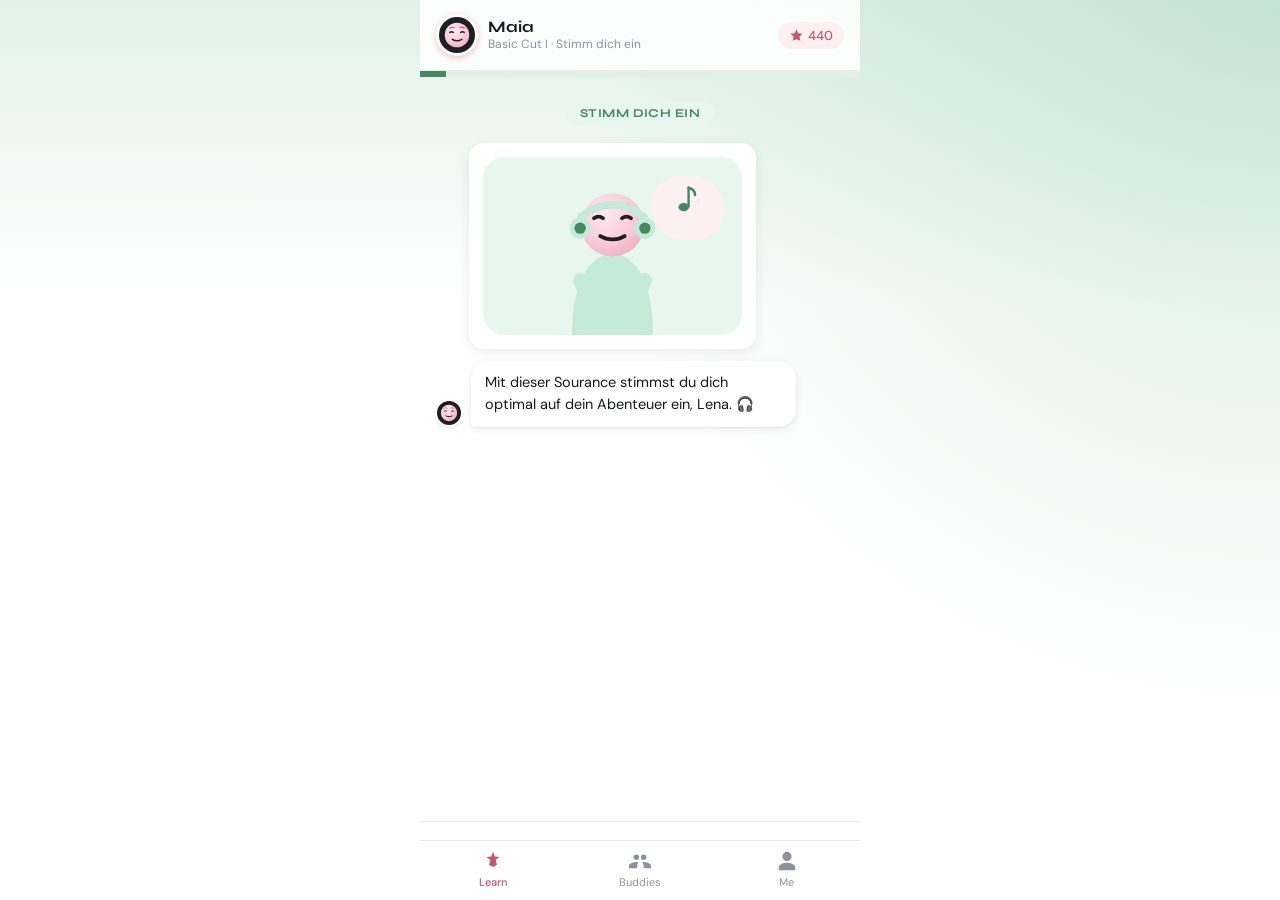
==== abenteuer7/index.html @ 7e43dea4 "Abenteuer 7: Hairdressing.school logo overlay top-left on every video card" ====
<!doctype html>
<html lang="de">
<head>
<meta charset="utf-8">
<meta name="viewport" content="width=device-width, initial-scale=1, maximum-scale=1">
<title>Maia · Basic Cut I · Abenteuer 7</title>
<meta name="description" content="Abenteuer 7 – dein erster Schnitt, chat-first mit Maia">
<meta property="og:type" content="website">
<meta property="og:site_name" content="Maia.hairdressing.school">
<meta property="og:title" content="Abenteuer 7 · Basic Cut I">
<meta property="og:description" content="Chat-first lernen mit Maia – vom Papier bis zum ersten Schnitt um den Kopf.">
<meta name="twitter:card" content="summary_large_image">
<link rel="stylesheet" href="styles.css">
<style>
  /* App-Frame: Topbar/Tabs fix, Chat-Mitte scrollt (folgt automatisch) */
  .phone{height:100vh;max-height:100vh;overflow:hidden}
  .stream{overflow-y:auto;min-height:0}
  /* Abenteuer-7-Ergänzungen (Maia-Tokens) */
  .checklist{align-self:flex-start;max-width:88%;margin-left:34px;background:#fff;border-radius:15px;padding:13px 16px;
    box-shadow:0 3px 12px rgba(0,0,0,.10),0 1px 3px rgba(0,0,0,.07);display:grid;grid-template-columns:1fr 1fr;gap:7px 16px}
  .cl-item{display:flex;align-items:center;gap:8px;font-size:13px;color:var(--ink)}
  .cl-item svg{color:var(--mint-deep);flex:none}
  .audio .acol{flex:1;min-width:0}
  .audio .bar i{display:block;height:100%;width:34%;background:var(--mint-deep);border-radius:50px}
  .vcard{padding:0;position:relative}
  .vcard video{width:100%;max-height:300px;display:block;background:#000;border-radius:15px 15px 0 0}
  .vcard .vmeta{padding:11px 14px}
  .vlogo{position:absolute;top:9px;left:9px;height:18px;width:auto;padding:5px 8px;background:rgba(255,255,255,.92);border-radius:7px;box-shadow:0 1px 5px rgba(0,0,0,.28);z-index:3;pointer-events:none}
  /* Bild-Karte (echte WP-Illustration) */
  .imgcard{align-self:flex-start;max-width:70%;margin-left:34px;background:#fff;border-radius:15px;padding:14px;box-shadow:0 3px 12px rgba(0,0,0,.08)}
  .imgcard img{width:100%;display:block}
  /* Audio-Player (echte Sourance-Tracks) */
  .audiopl{align-self:flex-start;max-width:88%;margin-left:34px;background:#fff;border-radius:15px;padding:14px 16px;box-shadow:0 3px 12px rgba(0,0,0,.10),0 1px 3px rgba(0,0,0,.07)}
  .apl-head{font-family:'Syne',sans-serif;font-weight:700;font-size:14px;color:var(--mint-deep);display:flex;flex-direction:column;gap:2px;margin-bottom:10px}
  .apl-head small{font-family:'DM Sans',sans-serif;font-weight:400;color:var(--light);font-size:11.5px}
  .apl-tracks{display:flex;flex-direction:column;gap:7px;margin-bottom:10px}
  .apl-track{display:flex;align-items:center;gap:9px;background:var(--mint-soft);border:1.5px solid transparent;color:var(--ink);border-radius:11px;padding:9px 12px;font:inherit;font-size:13.5px;cursor:pointer;text-align:left}
  .apl-track svg{color:var(--mint-deep);flex:none}
  .apl-track.on{border-color:var(--mint-deep);background:#fff}
  .apl-audio{width:100%;height:34px}
</style>
</head>
<body>
<div class="phone">
  <div class="topbar">
    <img class="ava" src="img/maia-warm.svg" alt="Maia">
    <div class="title"><h1>Maia</h1><p id="ctx">Basic Cut I · Abenteuer 7</p></div>
    <div class="stars"><svg width="15" height="15" viewBox="0 0 24 24" fill="currentColor"><path d="M12 2l2.9 6.3 6.9.7-5.1 4.6 1.4 6.8L12 17.8 5.9 20.4l1.4-6.8L2.2 9l6.9-.7z"/></svg><span id="stars">440</span></div>
  </div>
  <div class="prog"><i id="progbar"></i></div>
  <div class="stream" id="stream"></div>
  <div class="dock" id="dock"></div>
  <div class="tabs">
    <a class="on"><svg viewBox="0 0 24 24"><path d="M12 2l2 5 5 .5-4 3.5 1.3 5L12 18.5 7.7 16 9 11 5 7.5 10 7z"/></svg>Learn</a>
    <a><svg viewBox="0 0 24 24"><path d="M16 11a3 3 0 100-6 3 3 0 000 6zm-8 0a3 3 0 100-6 3 3 0 000 6zm0 2c-2.7 0-8 1.3-8 4v3h9v-3c0-1 .4-1.9 1-2.6C9.3 13.1 8.6 13 8 13zm8 0c-.6 0-1.3.1-2 .3 1.6 1.2 2 2.3 2 3.7v3h8v-3c0-2.7-5.3-4-8-4z"/></svg>Buddies</a>
    <a><svg viewBox="0 0 24 24"><path d="M12 12a5 5 0 100-10 5 5 0 000 10zm0 2c-4 0-9 2-9 5v3h18v-3c0-3-5-5-9-5z"/></svg>Me</a>
  </div>
</div>
<script>
  /* Lokal (Vorschau) = lokale <id>.mp4; öffentlich = R2-Basis (1080p hd) */
  window.MAIA_VBASE = /localhost|127\.0\.0\.1/.test(location.hostname) ? "" : "https://pub-7a15297f99d046709153c4dea423e1b2.r2.dev/";
</script>
<script src="games/atem.js"></script>
<script src="games/mindset-sort.js"></script>
<script src="games/prinzipien-match.js"></script>
<script src="games/reflex-slider.js"></script>
<script src="games/beobachtung.js"></script>
<script src="games/satz-bauen.js"></script>
<script src="games/schneide.js"></script>
<script src="config.js"></script>
<script src="abenteuer7.js"></script>
</body>
</html>
---- abenteuer7/styles.css ----
@import url('https://fonts.googleapis.com/css2?family=Syne:wght@400;700;800&family=DM+Sans:wght@400;500&display=swap');

:root{
  --mint:#C3EBD8; --mint-soft:#e8f6f0; --mint-deep:#44885f; --mint-wash:159 208 183;
  --rose1:#fdf0f3; --rose2:#f6d3db; --rose4:#e07c94; --rose5:#c4566f;
  --ink:#15181b; --mid:#4b5560; --light:#8a939b; --white:#fff; --g1:#f4f5f6; --g2:#e9ebed;
}
*{box-sizing:border-box;margin:0;padding:0}
body{font-family:'DM Sans',system-ui,sans-serif;color:var(--ink);
  background:radial-gradient(circle at top right,rgb(var(--mint-wash)/.45),transparent 46%),linear-gradient(180deg,rgb(var(--mint-wash)/.30) 0%,#fff 34%,#fff 100%);
  min-height:100vh;display:flex;justify-content:center;}
.head-font{font-family:'Syne',sans-serif;font-weight:700}

.phone{width:100%;max-width:440px;min-height:100vh;display:flex;flex-direction:column;background:transparent}
.topbar{display:flex;align-items:center;gap:10px;padding:14px 16px;background:rgba(255,255,255,.85);backdrop-filter:blur(8px);border-bottom:1px solid var(--g2);position:sticky;top:0;z-index:5}
.ava{width:42px;height:42px;border-radius:50%;flex:none;box-shadow:0 2px 6px rgba(196,86,111,.35)}
.title h1{font-size:16px;font-family:'Syne',sans-serif;font-weight:700;line-height:1.15}
.title p{font-size:12px;color:var(--light)}
.stars{margin-left:auto;display:flex;align-items:center;gap:4px;background:var(--rose1);color:var(--rose5);padding:5px 11px;border-radius:50px;font-size:13px;font-weight:500}
.prog{height:6px;background:#e3eee8}.prog i{display:block;height:100%;background:var(--mint-deep);width:24%;transition:width .5s}

.stream{flex:1;padding:18px 15px 24px;display:flex;flex-direction:column;gap:12px;overflow-anchor:none}
.row{display:flex;gap:8px;align-items:flex-end;max-width:88%;animation:pop .35s cubic-bezier(.16,1,.3,1)}
.mava{width:28px;height:28px;border-radius:50%;background:url('img/maia-warm.svg') center/cover no-repeat;flex:none;box-shadow:0 1px 3px rgba(0,0,0,.12)}
.bub{background:#fff;border-radius:18px 18px 18px 4px;padding:11px 14px;font-size:14.5px;line-height:1.5;box-shadow:0 1px 2px rgba(0,0,0,.06),0 2px 8px rgba(0,0,0,.08)}
.user{align-self:flex-end;max-width:82%}
.user .bub{background:var(--rose5);color:#fff;border-radius:18px 18px 4px 18px}
.card{align-self:flex-start;max-width:88%;margin-left:34px;background:#fff;border-radius:15px;overflow:hidden;box-shadow:0 3px 12px rgba(0,0,0,.12),0 1px 3px rgba(0,0,0,.07)}
.chapter{align-self:center;color:var(--mint-deep);font-family:'Syne',sans-serif;font-weight:700;font-size:12px;letter-spacing:.04em;text-transform:uppercase;background:var(--mint-soft);padding:5px 14px;border-radius:50px;margin:6px 0}
.note{align-self:flex-start;margin-left:34px;font-size:12.5px;color:var(--light);font-style:italic}

.vthumb{background:var(--mint);height:140px;display:flex;align-items:center;justify-content:center;cursor:pointer;position:relative}
.play{width:52px;height:52px;border-radius:50%;background:var(--rose5);display:flex;align-items:center;justify-content:center;box-shadow:0 3px 10px rgba(196,86,111,.45)}
.play svg{width:22px;height:22px;fill:#fff;margin-left:3px}
.vmeta{padding:11px 13px}.vmeta b{font-size:14px;font-weight:500}.vmeta span{font-size:12px;color:var(--light);display:block;margin-top:3px}
.card iframe{width:100%;height:220px;border:0;display:block}
.card video{width:100%;max-height:280px;display:block;background:#000}
.vwrap{position:relative;aspect-ratio:16/9;background:#000;overflow:hidden}
.vwrap video{width:100%;height:100%;object-fit:cover;display:block;max-height:none}
.vwrap .vplay{position:absolute;inset:0;display:flex;align-items:center;justify-content:center;background:rgba(21,24,27,.15);border:none;cursor:pointer;padding:0}
.vlogo{position:absolute;top:8px;left:8px;height:28px;padding:5px 9px;background:rgba(252,253,253,.9);border-radius:8px;box-shadow:0 1px 4px rgba(0,0,0,.2);z-index:3}

.audio{align-self:flex-start;max-width:88%;margin-left:34px;background:#fff;border-radius:15px;padding:12px 14px;display:flex;align-items:center;gap:12px;box-shadow:0 3px 12px rgba(0,0,0,.10),0 1px 3px rgba(0,0,0,.07)}
.audio .p{width:42px;height:42px;border-radius:50%;background:var(--mint-deep);flex:none;display:flex;align-items:center;justify-content:center}
.audio .p svg{width:18px;height:18px;fill:#fff;margin-left:2px}
.audio b{font-size:13.5px;font-weight:500}.audio .bar{height:4px;background:var(--mint-soft);border-radius:50px;margin-top:7px}
.audio small{font-size:11px;color:var(--light)}

.upload{align-self:flex-start;max-width:88%;margin-left:34px;border:1.5px dashed var(--rose2);background:var(--rose1);border-radius:15px;padding:20px;display:flex;flex-direction:column;align-items:center;gap:6px;cursor:pointer;text-align:center}
.upload svg{width:28px;height:28px;fill:var(--rose5)}.upload b{font-size:13.5px;color:var(--rose5);font-weight:500}.upload small{font-size:11.5px;color:var(--mid)}
.uploaded{align-self:flex-end;max-width:70%;border-radius:15px;overflow:hidden;box-shadow:0 3px 12px rgba(0,0,0,.15)}
.uploaded img{width:100%;display:block}

.social{align-self:flex-start;max-width:88%;margin-left:34px;background:#fff;border-radius:15px;padding:12px 14px;display:flex;align-items:center;gap:11px;box-shadow:0 3px 12px rgba(0,0,0,.10);cursor:pointer}
.faces{display:flex}.faces span{width:28px;height:28px;border-radius:50%;border:2px solid #fff;margin-left:-9px}.faces span:first-child{margin-left:0}
.social p{flex:1;font-size:13px}

.badge{align-self:center;text-align:center;background:#fff;border-radius:18px;padding:22px 26px;box-shadow:0 6px 20px rgba(0,0,0,.14);margin:8px 0}
.badge .medal{width:72px;height:72px;border-radius:50%;margin:0 auto 10px;box-shadow:0 3px 10px rgba(196,86,111,.35)}
.badge .medal img{width:100%;height:100%;border-radius:50%}
.badge b{font-family:'Syne',sans-serif;font-size:17px;font-weight:700;display:block}.badge span{font-size:12.5px;color:var(--mid)}

.typing{display:flex;gap:8px;align-items:flex-end;max-width:60%}
.typing .d{background:#fff;border-radius:18px;padding:13px 15px;box-shadow:0 1px 4px rgba(0,0,0,.08);display:flex;gap:4px}
.typing .d i{width:7px;height:7px;border-radius:50%;background:var(--light);animation:blink 1.2s infinite}
.typing .d i:nth-child(2){animation-delay:.2s}.typing .d i:nth-child(3){animation-delay:.4s}

.dock{position:sticky;bottom:0;background:rgba(255,255,255,.92);backdrop-filter:blur(8px);border-top:1px solid var(--g2);padding:10px 14px 8px}
.chips{display:flex;flex-wrap:wrap;gap:8px;justify-content:flex-end;margin-bottom:9px}
.chip{background:#fff;color:var(--rose5);border:none;border-radius:50px;padding:9px 15px;font-size:13.5px;font-weight:500;font-family:inherit;cursor:pointer;box-shadow:0 1px 3px rgba(0,0,0,.12)}
.chip:active{transform:scale(.97)}
.cta{width:100%;background:var(--rose5);color:#fff;border:none;border-radius:50px;padding:12px;font-size:15px;font-weight:500;font-family:inherit;cursor:pointer;box-shadow:0 3px 10px rgba(196,86,111,.4);margin-bottom:9px}
.cta:active{transform:scale(.99)}
.inputbar{display:flex;align-items:center;gap:8px}
.inputbar input{flex:1;background:var(--g1);border:none;border-radius:50px;padding:11px 15px;font-size:14px;font-family:inherit;outline:none}
.inputbar button{width:38px;height:38px;border-radius:50%;border:none;background:var(--rose5);color:#fff;flex:none;cursor:pointer;display:flex;align-items:center;justify-content:center}
.inputbar button svg{width:19px;height:19px;fill:#fff}
.inputbar .cam{background:var(--g1)}.inputbar .cam svg{fill:var(--mid)}

.tabs{display:flex;background:#fff;border-top:1px solid var(--g2)}
.tabs a{flex:1;padding:9px 0 11px;display:flex;flex-direction:column;align-items:center;gap:3px;color:var(--light);text-decoration:none;font-size:11px}
.tabs a.on{color:var(--rose5);font-weight:500}.tabs a svg{width:22px;height:22px;fill:currentColor}

@keyframes pop{from{opacity:0;transform:translateY(8px)}to{opacity:1;transform:translateY(0)}}
@keyframes blink{0%,60%,100%{opacity:.3}30%{opacity:1}}

/* --- Coaching-Unit: Animations-Bausteine --- */
.techtag{display:inline-flex;align-items:center;gap:5px;font-size:10.5px;font-weight:500;color:var(--rose5);background:var(--rose1);padding:3px 10px;border-radius:50px;align-self:center;margin:2px 0}
.techtag.mint{color:var(--mint-deep);background:var(--mint-soft)}
.lottie-hero{align-self:center;width:220px;height:220px;margin:2px 0}
.bigsent{align-self:flex-start;max-width:92%;margin-left:34px;font-family:'Syne',sans-serif;font-weight:700;font-size:19px;line-height:1.3;color:var(--ink);opacity:0;transform:translateY(12px);transition:all .6s cubic-bezier(.16,1,.3,1)}
.bigsent.in{opacity:1;transform:none}
.bigsent .hl{color:var(--rose5)}
.thought{align-self:flex-start;margin-left:44px;background:#fff;border:1.5px dashed var(--rose2);border-radius:16px;padding:8px 14px;font-size:13px;color:var(--rose5);box-shadow:0 2px 8px rgba(0,0,0,.06);opacity:0;transform:scale(.9);transition:all .45s cubic-bezier(.16,1,.3,1)}
.thought.in{opacity:1;transform:none}
.terms{align-self:center;display:flex;gap:10px;flex-wrap:wrap;justify-content:center;margin:8px 0}
.term{font-family:'Syne',sans-serif;font-weight:800;font-size:19px;padding:8px 18px;border-radius:50px;background:var(--mint);color:var(--mint-deep);opacity:0;transform:scale(.8);transition:all .5s cubic-bezier(.16,1,.3,1);box-shadow:0 2px 8px rgba(0,0,0,.08)}
.term.in{opacity:1;transform:none}
.reaction{align-self:center;width:190px;height:150px;display:flex;align-items:center;justify-content:center;position:relative}
.reaction img{width:100px;height:100px;border-radius:50%;box-shadow:0 4px 14px rgba(196,86,111,.3);transition:transform .55s cubic-bezier(.34,1.56,.64,1)}
.reaction.yes img{transform:rotate(-7deg) scale(1.06)}
.reaction.no img{transform:scale(1.14)}
.spark{position:absolute;width:12px;height:12px;border-radius:50%;background:var(--rose4);opacity:0;pointer-events:none}
.reaction.go .spark{animation:spark .75s ease-out forwards}
.rivecard{align-self:center;width:100%;max-width:340px;background:#fff;border-radius:16px;overflow:hidden;box-shadow:0 4px 16px rgba(0,0,0,.13);margin:2px 0}
.rivecard canvas{width:100%;aspect-ratio:16/10;display:block;background:#eaf3ee}
.rivebtn{display:block;width:calc(100% - 24px);margin:12px auto 14px!important}
.game{align-self:stretch;position:relative;height:300px;background:var(--mint-soft);border-radius:16px;overflow:hidden;margin:2px 0;box-shadow:inset 0 0 0 1px var(--g2)}
.gamehost{align-self:stretch;width:100%;margin:2px 0}
.gameskip{align-self:center;margin:8px 0 4px}
.gameskip button{display:inline-flex;align-items:center;justify-content:center;gap:6px;box-sizing:border-box;min-height:44px;background:var(--white);border:1.5px solid var(--g2);color:var(--mid);font-family:inherit;font-size:13px;font-weight:500;cursor:pointer;padding:12px 20px;border-radius:50px;box-shadow:0 2px 8px rgba(0,0,0,.07)}
.gameskip button:hover{border-color:var(--rose4);color:var(--rose5);box-shadow:0 3px 12px rgba(196,86,111,.18)}
.gscore{position:absolute;top:10px;left:14px;font-size:13px;font-weight:500;color:var(--mint-deep);z-index:2}
.gstart{position:absolute;inset:0;display:flex;align-items:center;justify-content:center;background:rgba(252,253,253,.55);z-index:3}
.gchip{position:absolute;bottom:0;background:#fff;color:var(--rose5);border:none;border-radius:50px;padding:8px 15px;font-size:14px;font-weight:500;font-family:inherit;box-shadow:0 2px 8px rgba(0,0,0,.12);cursor:pointer;transition:transform 3.4s linear,opacity .25s ease;white-space:nowrap;will-change:transform}
.gchip.got{opacity:0}
@keyframes spark{0%{opacity:1;transform:translate(0,0) scale(.3)}100%{opacity:0;transform:translate(var(--dx),var(--dy)) scale(1)}}
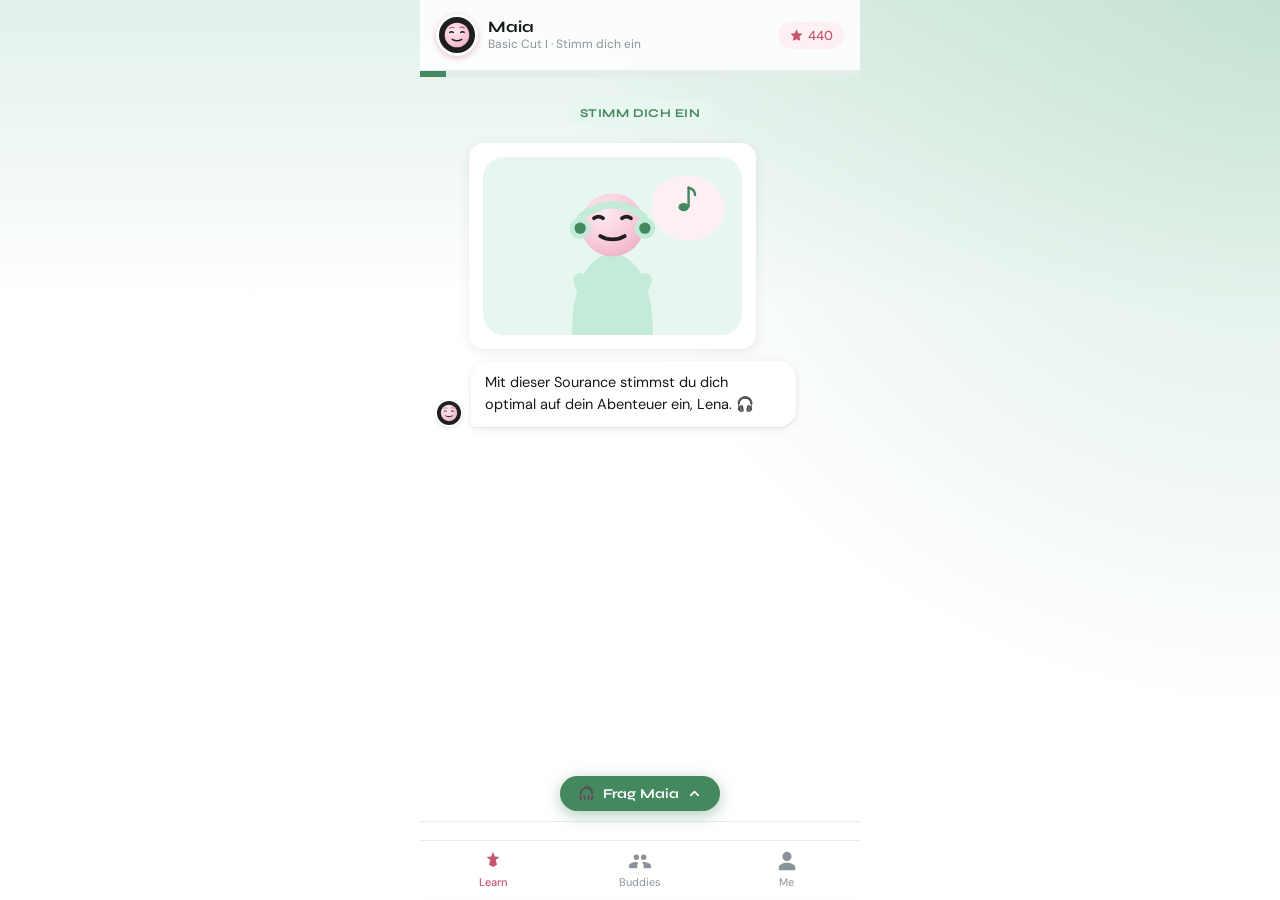
==== commit ec3ba37b: "Abenteuer 7: fix video sizing (aspect-ratio 16/9 → real poster shows) + add 'Frag Maia' pull-up chat" ====
--- a/abenteuer7/index.html
+++ b/abenteuer7/index.html
@@ -23,7 +23,7 @@
   .audio .acol{flex:1;min-width:0}
   .audio .bar i{display:block;height:100%;width:34%;background:var(--mint-deep);border-radius:50px}
   .vcard{padding:0;position:relative}
-  .vcard video{width:100%;max-height:300px;display:block;background:#000;border-radius:15px 15px 0 0}
+  .vcard video{width:100%;aspect-ratio:16/9;max-height:300px;object-fit:cover;display:block;background:#000;border-radius:15px 15px 0 0}
   .vcard .vmeta{padding:11px 14px}
   .vlogo{position:absolute;top:9px;left:9px;height:18px;width:auto;padding:5px 8px;background:rgba(255,255,255,.92);border-radius:7px;box-shadow:0 1px 5px rgba(0,0,0,.28);z-index:3;pointer-events:none}
   /* Bild-Karte (echte WP-Illustration) */
@@ -69,5 +69,6 @@
 <script src="games/schneide.js"></script>
 <script src="config.js"></script>
 <script src="abenteuer7.js"></script>
+<script src="maia-chat.js"></script>
 </body>
 </html>
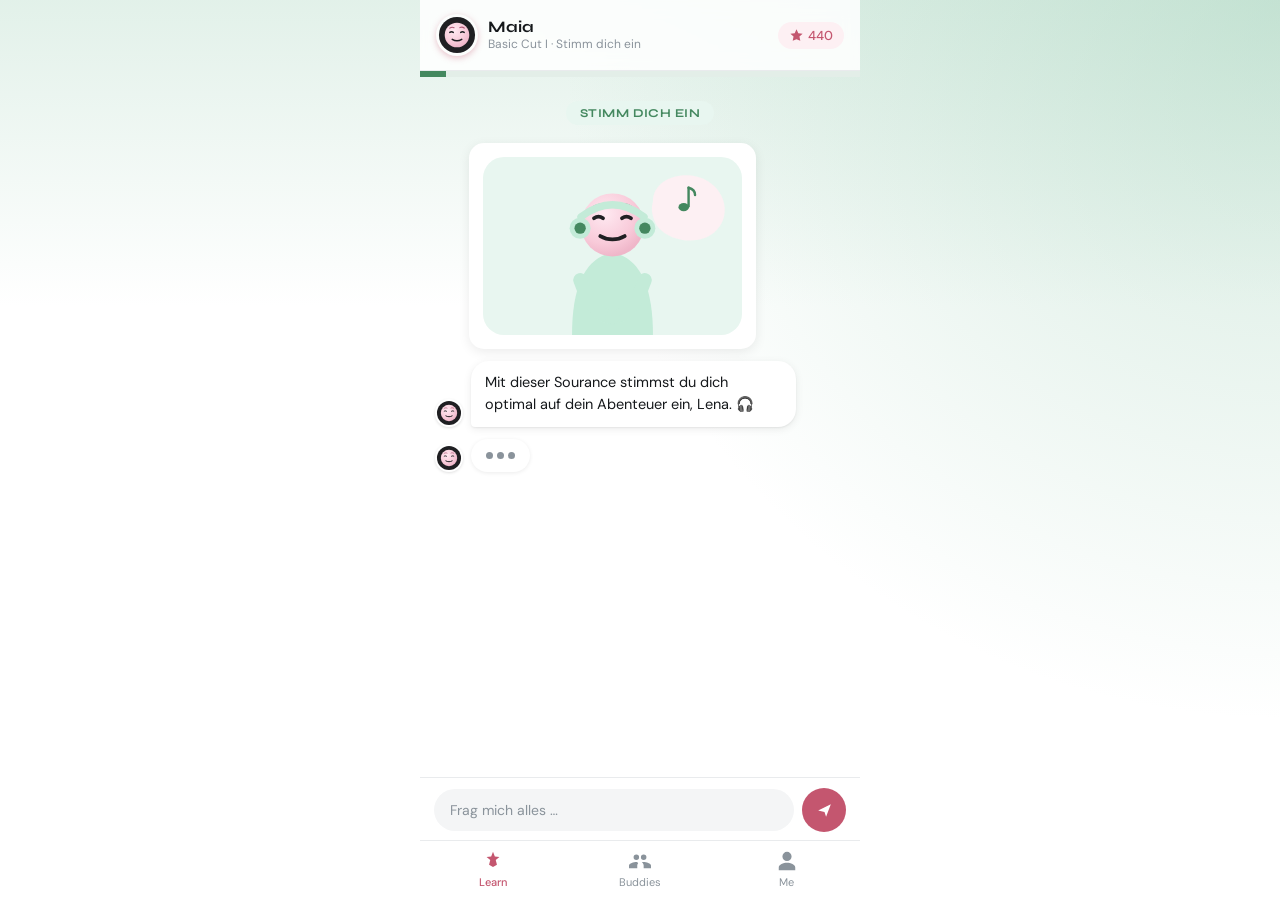
==== commit 4b0a8aed: "Abenteuer 7: ein durchgehender Kurs-Chat (Variante A) + Perf/Apple-Feel - Geführter Kurs + freie Fra" ====
--- a/abenteuer7/index.html
+++ b/abenteuer7/index.html
@@ -2,7 +2,7 @@
 <html lang="de">
 <head>
 <meta charset="utf-8">
-<meta name="viewport" content="width=device-width, initial-scale=1, maximum-scale=1">
+<meta name="viewport" content="width=device-width, initial-scale=1, maximum-scale=1, viewport-fit=cover">
 <title>Maia · Basic Cut I · Abenteuer 7</title>
 <meta name="description" content="Abenteuer 7 – dein erster Schnitt, chat-first mit Maia">
 <meta property="og:type" content="website">
@@ -10,11 +10,14 @@
 <meta property="og:title" content="Abenteuer 7 · Basic Cut I">
 <meta property="og:description" content="Chat-first lernen mit Maia – vom Papier bis zum ersten Schnitt um den Kopf.">
 <meta name="twitter:card" content="summary_large_image">
+<link rel="preconnect" href="https://fonts.googleapis.com">
+<link rel="preconnect" href="https://fonts.gstatic.com" crossorigin>
 <link rel="stylesheet" href="styles.css">
 <style>
   /* App-Frame: Topbar/Tabs fix, Chat-Mitte scrollt (folgt automatisch) */
-  .phone{height:100vh;max-height:100vh;overflow:hidden}
+  .phone{height:100vh;height:100dvh;max-height:100dvh;overflow:hidden}  /* dvh: iOS-Tastatur/Chrome schneiden den Composer nicht ab */
   .stream{overflow-y:auto;min-height:0}
+  .stream>*{flex-shrink:0}  /* Chat-Elemente nie zusammendrücken (Video-Karte kollabierte sonst auf Höhe 0) */
   /* Abenteuer-7-Ergänzungen (Maia-Tokens) */
   .checklist{align-self:flex-start;max-width:88%;margin-left:34px;background:#fff;border-radius:15px;padding:13px 16px;
     box-shadow:0 3px 12px rgba(0,0,0,.10),0 1px 3px rgba(0,0,0,.07);display:grid;grid-template-columns:1fr 1fr;gap:7px 16px}
@@ -23,7 +26,8 @@
   .audio .acol{flex:1;min-width:0}
   .audio .bar i{display:block;height:100%;width:34%;background:var(--mint-deep);border-radius:50px}
   .vcard{padding:0;position:relative}
-  .vcard video{width:100%;aspect-ratio:16/9;max-height:300px;object-fit:cover;display:block;background:#000;border-radius:15px 15px 0 0}
+  .vcard .vwrap{position:relative;width:100%;aspect-ratio:16/9;background:#000;border-radius:15px 15px 0 0;overflow:hidden}
+  .vcard .vwrap video{position:absolute;inset:0;width:100%;height:100%;object-fit:cover;display:block;border:0}
   .vcard .vmeta{padding:11px 14px}
   .vlogo{position:absolute;top:9px;left:9px;height:18px;width:auto;padding:5px 8px;background:rgba(255,255,255,.92);border-radius:7px;box-shadow:0 1px 5px rgba(0,0,0,.28);z-index:3;pointer-events:none}
   /* Bild-Karte (echte WP-Illustration) */
@@ -38,6 +42,37 @@
   .apl-track svg{color:var(--mint-deep);flex:none}
   .apl-track.on{border-color:var(--mint-deep);background:#fff}
   .apl-audio{width:100%;height:34px}
+  /* EIN durchgehender Chat: permanente Eingabe + geführte Steuerelemente inline */
+  .dock:has(.composer){padding:0;border-top:none}
+  .composer{display:flex;align-items:center;gap:8px;padding:10px 14px 8px;border-top:1px solid var(--g2);transition:background .25s ease}
+  .composer input{flex:1;min-width:0;background:var(--g1);border:1.5px solid transparent;border-radius:50px;padding:11px 15px;font:inherit;font-size:14px;color:var(--ink);outline:none;transition:background .2s,border-color .2s,box-shadow .2s}
+  .composer input::placeholder{color:var(--light)}
+  .composer button{width:38px;height:38px;flex:none;border:none;border-radius:50%;background:var(--rose5);color:#fff;cursor:pointer;display:flex;align-items:center;justify-content:center;transition:transform .12s,background .2s}
+  .composer button:active{transform:scale(.94)}
+  .composer button svg{width:19px;height:19px;fill:#fff}
+  .composer.answering input{background:var(--mint-soft);border-color:var(--mint);box-shadow:0 0 0 3px rgb(var(--mint-wash)/.32)}
+  .composer.answering button{background:var(--mint-deep)}
+  .inline-chips{align-self:flex-start;max-width:88%;margin-left:34px;display:flex;flex-wrap:wrap;gap:8px;animation:pop .35s cubic-bezier(.16,1,.3,1)}
+  .inline-chip{display:inline-flex;align-items:center;gap:6px;background:#fff;color:var(--rose5);border:1.5px solid var(--rose2);border-radius:50px;padding:9px 15px;font:inherit;font-size:13.5px;font-weight:500;cursor:pointer;box-shadow:0 1px 3px rgba(0,0,0,.12);transition:transform .12s,background .2s,color .2s,border-color .2s,box-shadow .2s}
+  .inline-chip:hover{border-color:var(--rose4)}
+  .inline-chip:active{transform:scale(.97)}
+  .inline-chip svg{width:15px;height:15px;flex:none;margin-left:-2px}
+  .inline-chip:not(.chosen) svg{display:none}
+  .inline-chip.chosen{background:var(--rose5);color:#fff;border-color:var(--rose5);box-shadow:0 3px 10px rgba(196,86,111,.35)}
+  .inline-chip:disabled{cursor:default}
+  .inline-chip:not(.chosen):disabled{opacity:.45;box-shadow:none}
+  .inline-cta-wrap{align-self:stretch;display:flex;justify-content:center;margin:2px 0;animation:pop .35s cubic-bezier(.16,1,.3,1)}
+  .inline-cta{display:inline-flex;align-items:center;justify-content:center;gap:8px;background:var(--mint-deep);color:#fff;border:none;border-radius:50px;padding:12px 26px;font:inherit;font-size:15px;font-weight:500;cursor:pointer;box-shadow:0 3px 10px rgba(68,136,95,.32);transition:transform .12s,box-shadow .2s}
+  .inline-cta:hover{box-shadow:0 5px 16px rgba(68,136,95,.4)}
+  .inline-cta:active{transform:scale(.99)}
+  @media (prefers-reduced-motion:reduce){.inline-chips,.inline-cta-wrap{animation:none}.inline-chip,.inline-cta,.composer,.composer input,.composer button{transition:none}.composer.answering input{animation:none}}
+  /* Performance / Apple-Feel: flüssiges Momentum-Scrollen (Browser komponiert den Overflow-Scroller selbst;
+     kein will-change, kein content-visibility — Ersatzhöhen führten laut Review zu Fling-Sprüngen). */
+  .stream{-webkit-overflow-scrolling:touch;overscroll-behavior:contain}
+  /* Apple-Tap-Ziele ≥44px + Safe-Area an der UNTERSTEN Leiste (Tabs), nicht am Composer */
+  .composer button{width:44px;height:44px}
+  .inline-chip,.inline-cta,.apl-track{min-height:44px}
+  .tabs{padding-bottom:env(safe-area-inset-bottom,0px)}
 </style>
 </head>
 <body>
@@ -60,15 +95,10 @@
   /* Lokal (Vorschau) = lokale <id>.mp4; öffentlich = R2-Basis (1080p hd) */
   window.MAIA_VBASE = /localhost|127\.0\.0\.1/.test(location.hostname) ? "" : "https://pub-7a15297f99d046709153c4dea423e1b2.r2.dev/";
 </script>
+<!-- nur die in Abenteuer 7 tatsächlich genutzten Spiele laden -->
 <script src="games/atem.js"></script>
-<script src="games/mindset-sort.js"></script>
-<script src="games/prinzipien-match.js"></script>
-<script src="games/reflex-slider.js"></script>
-<script src="games/beobachtung.js"></script>
-<script src="games/satz-bauen.js"></script>
 <script src="games/schneide.js"></script>
 <script src="config.js"></script>
 <script src="abenteuer7.js"></script>
-<script src="maia-chat.js"></script>
 </body>
 </html>
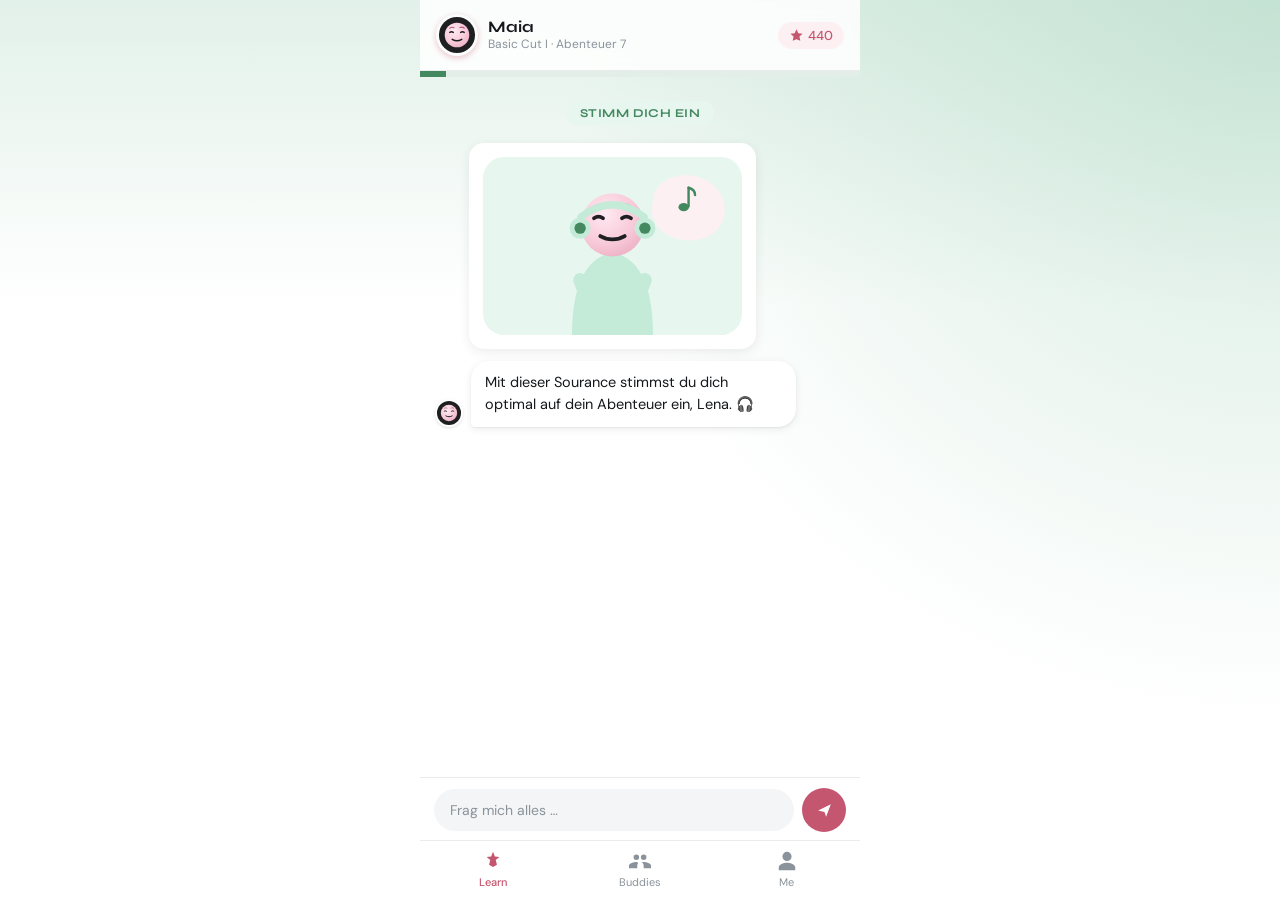
==== commit e377930f: "Videos: einheitliches Logo (weiches Eck-Fade loest eingebranntes Wasserzeichen auf) + 'Abenteuer 7' " ====
--- a/abenteuer7/index.html
+++ b/abenteuer7/index.html
@@ -29,7 +29,24 @@
   .vcard .vwrap{position:relative;width:100%;aspect-ratio:16/9;background:#000;border-radius:15px 15px 0 0;overflow:hidden}
   .vcard .vwrap video{position:absolute;inset:0;width:100%;height:100%;object-fit:cover;display:block;border:0}
   .vcard .vmeta{padding:11px 14px}
-  .vlogo{position:absolute;top:9px;left:9px;height:18px;width:auto;padding:5px 8px;background:rgba(255,255,255,.92);border-radius:7px;box-shadow:0 1px 5px rgba(0,0,0,.28);z-index:3;pointer-events:none}
+  /* weiches weißes Eck-Fade löst das eingebrannte Wasserzeichen (minusplus / ONLINE HAIR SCHOOL) auf —
+     auf dem weißen Studio-Hintergrund praktisch unsichtbar; darüber unser EINES Logo */
+  .vcard .vwrap::after{content:"";position:absolute;top:0;left:0;width:48%;height:72px;z-index:1;pointer-events:none;background:linear-gradient(135deg,#fff 0%,rgba(255,255,255,.85) 45%,rgba(255,255,255,0) 80%)}
+  .vlogo{position:absolute;top:9px;left:9px;height:18px;width:auto;padding:5px 8px;background:#fff;border-radius:7px;box-shadow:0 1px 4px rgba(0,0,0,.14);z-index:3;pointer-events:none}
+  /* Einheitliches gebrandetes Cover im Ruhezustand (versteckt das uneinheitliche Video-Intro) */
+  .vcard .vcover{position:absolute;inset:0;z-index:2;border:none;padding:0;display:flex;align-items:center;justify-content:center;background:linear-gradient(135deg,#2f4f3f,#1b2a22);cursor:pointer;transition:opacity .4s ease}
+  .vcard .vcover.hidden{opacity:0;pointer-events:none}
+  .vcard .vcover-play{width:60px;height:60px;border-radius:50%;background:var(--rose5);display:flex;align-items:center;justify-content:center;box-shadow:0 4px 16px rgba(196,86,111,.55)}
+  .vcard .vcover-play svg{width:26px;height:26px;margin-left:3px;fill:#fff}
+  /* Vollbild-Button (Apple-Expand) oben rechts — erst sichtbar, wenn das Video läuft */
+  .vcard .vfs{position:absolute;top:9px;right:9px;z-index:4;width:34px;height:34px;border:none;border-radius:9px;background:rgba(20,24,27,.42);-webkit-backdrop-filter:blur(6px);backdrop-filter:blur(6px);color:#fff;display:none;align-items:center;justify-content:center;cursor:pointer;box-shadow:0 1px 5px rgba(0,0,0,.28)}
+  .vcard.playing .vfs{display:flex}
+  .vcard .vfs:active{transform:scale(.94)}
+  .vcard .vfs svg{width:17px;height:17px}
+  @media (prefers-reduced-motion:reduce){.vcard .vcover{transition:none}}
+  /* im Vollbild ungeschnitten zeigen (inline ist es cover-beschnitten) */
+  video:fullscreen{object-fit:contain;background:#000}
+  video:-webkit-full-screen{object-fit:contain;background:#000}
   /* Bild-Karte (echte WP-Illustration) */
   .imgcard{align-self:flex-start;max-width:70%;margin-left:34px;background:#fff;border-radius:15px;padding:14px;box-shadow:0 3px 12px rgba(0,0,0,.08)}
   .imgcard img{width:100%;display:block}
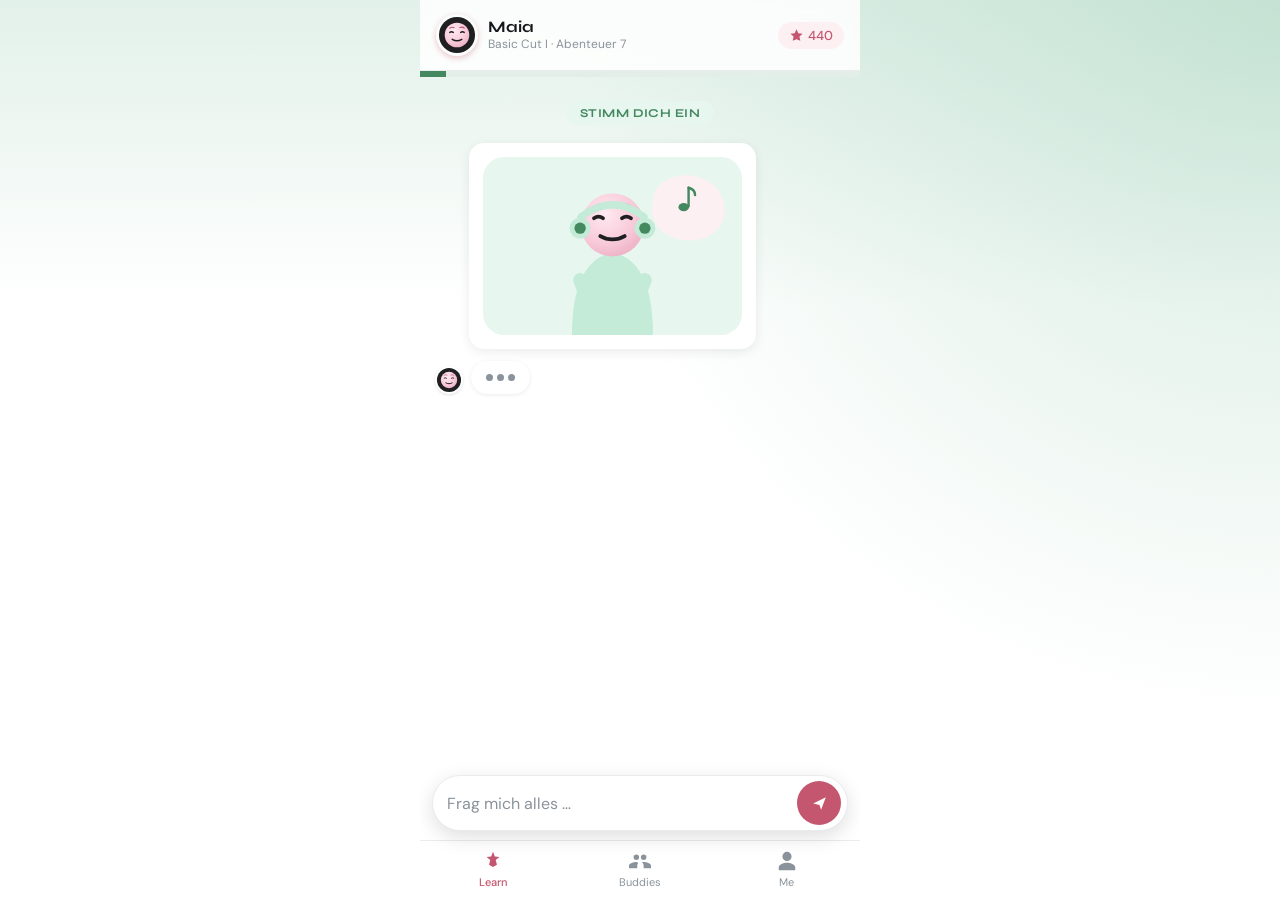
==== commit f54c30bc: "UX: App an dynamischen Viewport genagelt (kein Verdecken durch Browserbalken) + schwebender, promine" ====
--- a/abenteuer7/index.html
+++ b/abenteuer7/index.html
@@ -15,7 +15,7 @@
 <link rel="stylesheet" href="styles.css">
 <style>
   /* App-Frame: Topbar/Tabs fix, Chat-Mitte scrollt (folgt automatisch) */
-  .phone{height:100vh;height:100dvh;max-height:100dvh;overflow:hidden}  /* dvh: iOS-Tastatur/Chrome schneiden den Composer nicht ab */
+  .phone{height:100vh;height:100dvh;min-height:100dvh;max-height:100dvh;overflow:hidden}  /* an den dynamischen Viewport genagelt (überschreibt min-height:100vh) → unten wird nichts vom Browserbalken verdeckt */
   .stream{overflow-y:auto;min-height:0}
   .stream>*{flex-shrink:0}  /* Chat-Elemente nie zusammendrücken (Video-Karte kollabierte sonst auf Höhe 0) */
   /* Abenteuer-7-Ergänzungen (Maia-Tokens) */
@@ -29,10 +29,8 @@
   .vcard .vwrap{position:relative;width:100%;aspect-ratio:16/9;background:#000;border-radius:15px 15px 0 0;overflow:hidden}
   .vcard .vwrap video{position:absolute;inset:0;width:100%;height:100%;object-fit:cover;display:block;border:0}
   .vcard .vmeta{padding:11px 14px}
-  /* weiches weißes Eck-Fade löst das eingebrannte Wasserzeichen (minusplus / ONLINE HAIR SCHOOL) auf —
-     auf dem weißen Studio-Hintergrund praktisch unsichtbar; darüber unser EINES Logo */
-  .vcard .vwrap::after{content:"";position:absolute;top:0;left:0;width:48%;height:72px;z-index:1;pointer-events:none;background:linear-gradient(135deg,#fff 0%,rgba(255,255,255,.85) 45%,rgba(255,255,255,0) 80%)}
-  .vlogo{position:absolute;top:9px;left:9px;height:18px;width:auto;padding:5px 8px;background:#fff;border-radius:7px;box-shadow:0 1px 4px rgba(0,0,0,.14);z-index:3;pointer-events:none}
+  /* Nur unser Logo in der Ecke — deckend, verdeckt das kleine eingebrannte Wasserzeichen (minusplus / ONLINE HAIR SCHOOL); kein zusätzlicher Schleier */
+  .vlogo{position:absolute;top:8px;left:8px;height:19px;width:auto;padding:5px 9px;background:#fff;border-radius:7px;box-shadow:0 1px 4px rgba(0,0,0,.16);z-index:3;pointer-events:none}
   /* Einheitliches gebrandetes Cover im Ruhezustand (versteckt das uneinheitliche Video-Intro) */
   .vcard .vcover{position:absolute;inset:0;z-index:2;border:none;padding:0;display:flex;align-items:center;justify-content:center;background:linear-gradient(135deg,#2f4f3f,#1b2a22);cursor:pointer;transition:opacity .4s ease}
   .vcard .vcover.hidden{opacity:0;pointer-events:none}
@@ -61,13 +59,16 @@
   .apl-audio{width:100%;height:34px}
   /* EIN durchgehender Chat: permanente Eingabe + geführte Steuerelemente inline */
   .dock:has(.composer){padding:0;border-top:none}
-  .composer{display:flex;align-items:center;gap:8px;padding:10px 14px 8px;border-top:1px solid var(--g2);transition:background .25s ease}
-  .composer input{flex:1;min-width:0;background:var(--g1);border:1.5px solid transparent;border-radius:50px;padding:11px 15px;font:inherit;font-size:14px;color:var(--ink);outline:none;transition:background .2s,border-color .2s,box-shadow .2s}
+  /* Composer = schwebende, klar antippbare Leiste; hebt sich beim Fokus leicht an ("kommt dir entgegen") */
+  .dock:has(.composer){padding:0;border-top:none;background:transparent;-webkit-backdrop-filter:none;backdrop-filter:none}
+  .composer{display:flex;align-items:center;gap:6px;margin:9px 12px;padding:5px 6px 5px 10px;background:#fff;border:1px solid var(--g2);border-radius:28px;box-shadow:0 6px 20px rgba(0,0,0,.13);transition:box-shadow .2s,transform .2s,border-color .2s}
+  .composer:focus-within{transform:translateY(-2px);box-shadow:0 12px 30px rgba(0,0,0,.17)}
+  .composer input{flex:1;min-width:0;background:transparent;border:none;padding:11px 4px;font:inherit;font-size:16px;color:var(--ink);outline:none}
   .composer input::placeholder{color:var(--light)}
-  .composer button{width:38px;height:38px;flex:none;border:none;border-radius:50%;background:var(--rose5);color:#fff;cursor:pointer;display:flex;align-items:center;justify-content:center;transition:transform .12s,background .2s}
+  .composer button{width:44px;height:44px;flex:none;border:none;border-radius:50%;background:var(--rose5);color:#fff;cursor:pointer;display:flex;align-items:center;justify-content:center;transition:transform .12s,background .2s}
   .composer button:active{transform:scale(.94)}
   .composer button svg{width:19px;height:19px;fill:#fff}
-  .composer.answering input{background:var(--mint-soft);border-color:var(--mint);box-shadow:0 0 0 3px rgb(var(--mint-wash)/.32)}
+  .composer.answering{border-color:var(--mint);box-shadow:0 0 0 3px rgb(var(--mint-wash)/.42),0 6px 20px rgba(0,0,0,.13)}
   .composer.answering button{background:var(--mint-deep)}
   .inline-chips{align-self:flex-start;max-width:88%;margin-left:34px;display:flex;flex-wrap:wrap;gap:8px;animation:pop .35s cubic-bezier(.16,1,.3,1)}
   .inline-chip{display:inline-flex;align-items:center;gap:6px;background:#fff;color:var(--rose5);border:1.5px solid var(--rose2);border-radius:50px;padding:9px 15px;font:inherit;font-size:13.5px;font-weight:500;cursor:pointer;box-shadow:0 1px 3px rgba(0,0,0,.12);transition:transform .12s,background .2s,color .2s,border-color .2s,box-shadow .2s}
--- a/abenteuer7/styles.css
+++ b/abenteuer7/styles.css
@@ -8,7 +8,7 @@
 *{box-sizing:border-box;margin:0;padding:0}
 body{font-family:'DM Sans',system-ui,sans-serif;color:var(--ink);
   background:radial-gradient(circle at top right,rgb(var(--mint-wash)/.45),transparent 46%),linear-gradient(180deg,rgb(var(--mint-wash)/.30) 0%,#fff 34%,#fff 100%);
-  min-height:100vh;display:flex;justify-content:center;}
+  height:100vh;height:100dvh;overflow:hidden;display:flex;justify-content:center;}
 .head-font{font-family:'Syne',sans-serif;font-weight:700}
 
 .phone{width:100%;max-width:440px;min-height:100vh;display:flex;flex-direction:column;background:transparent}
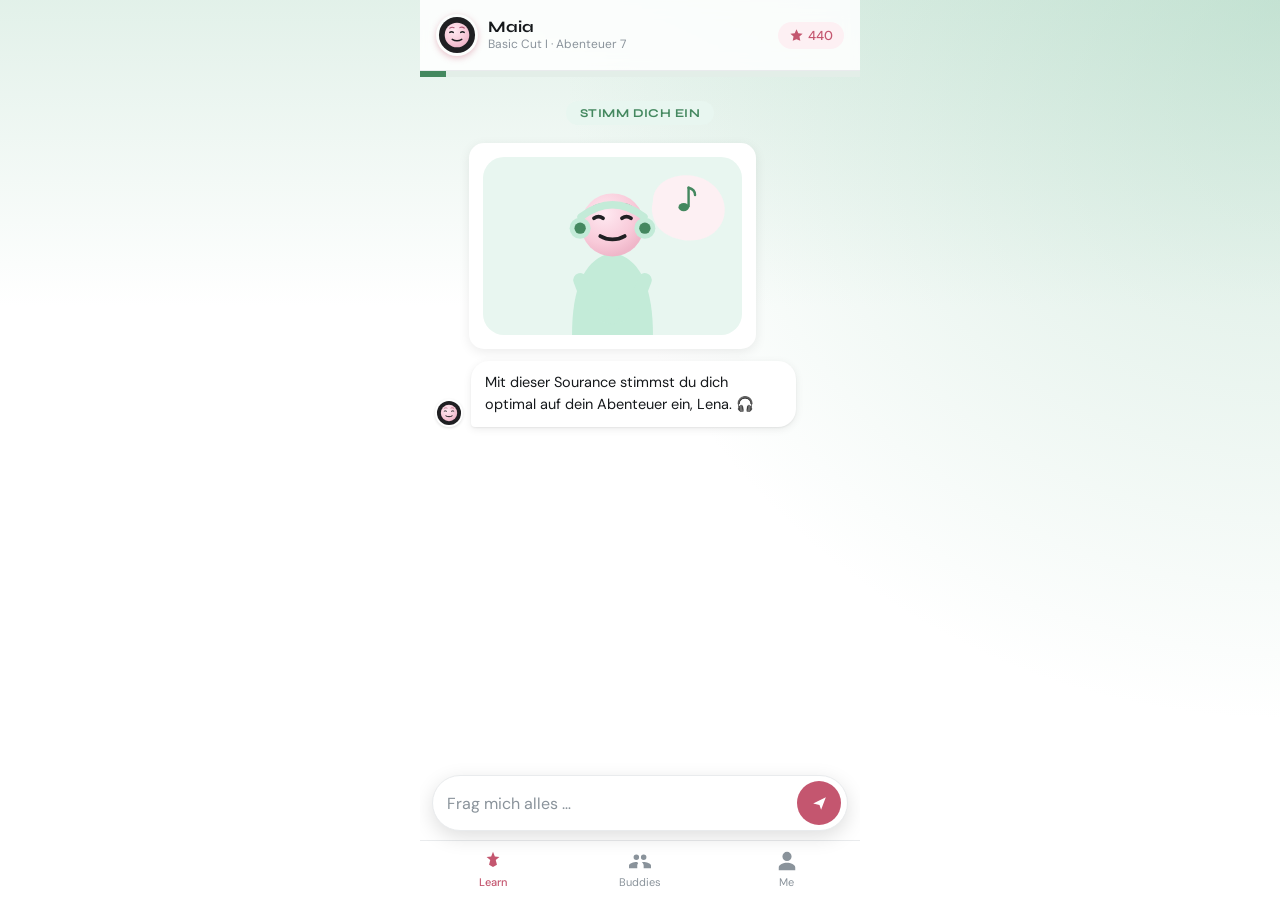
==== commit 3a0d6296: "Abenteuer 7: Social-Share-Vorschaubild (og:image/twitter:image auf og.png) + og:url ergaenzt, damit " ====
--- a/abenteuer7/index.html
+++ b/abenteuer7/index.html
@@ -7,9 +7,17 @@
 <meta name="description" content="Abenteuer 7 – dein erster Schnitt, chat-first mit Maia">
 <meta property="og:type" content="website">
 <meta property="og:site_name" content="Maia.hairdressing.school">
+<meta property="og:url" content="https://hannestrummer.github.io/maia-coaching-demo/abenteuer7/">
 <meta property="og:title" content="Abenteuer 7 · Basic Cut I">
 <meta property="og:description" content="Chat-first lernen mit Maia – vom Papier bis zum ersten Schnitt um den Kopf.">
+<meta property="og:image" content="https://hannestrummer.github.io/maia-coaching-demo/og.png">
+<meta property="og:image:width" content="1200">
+<meta property="og:image:height" content="630">
+<meta property="og:image:alt" content="Maia loves hair">
 <meta name="twitter:card" content="summary_large_image">
+<meta name="twitter:title" content="Abenteuer 7 · Basic Cut I">
+<meta name="twitter:description" content="Chat-first lernen mit Maia – vom Papier bis zum ersten Schnitt um den Kopf.">
+<meta name="twitter:image" content="https://hannestrummer.github.io/maia-coaching-demo/og.png">
 <link rel="preconnect" href="https://fonts.googleapis.com">
 <link rel="preconnect" href="https://fonts.gstatic.com" crossorigin>
 <link rel="stylesheet" href="styles.css">
